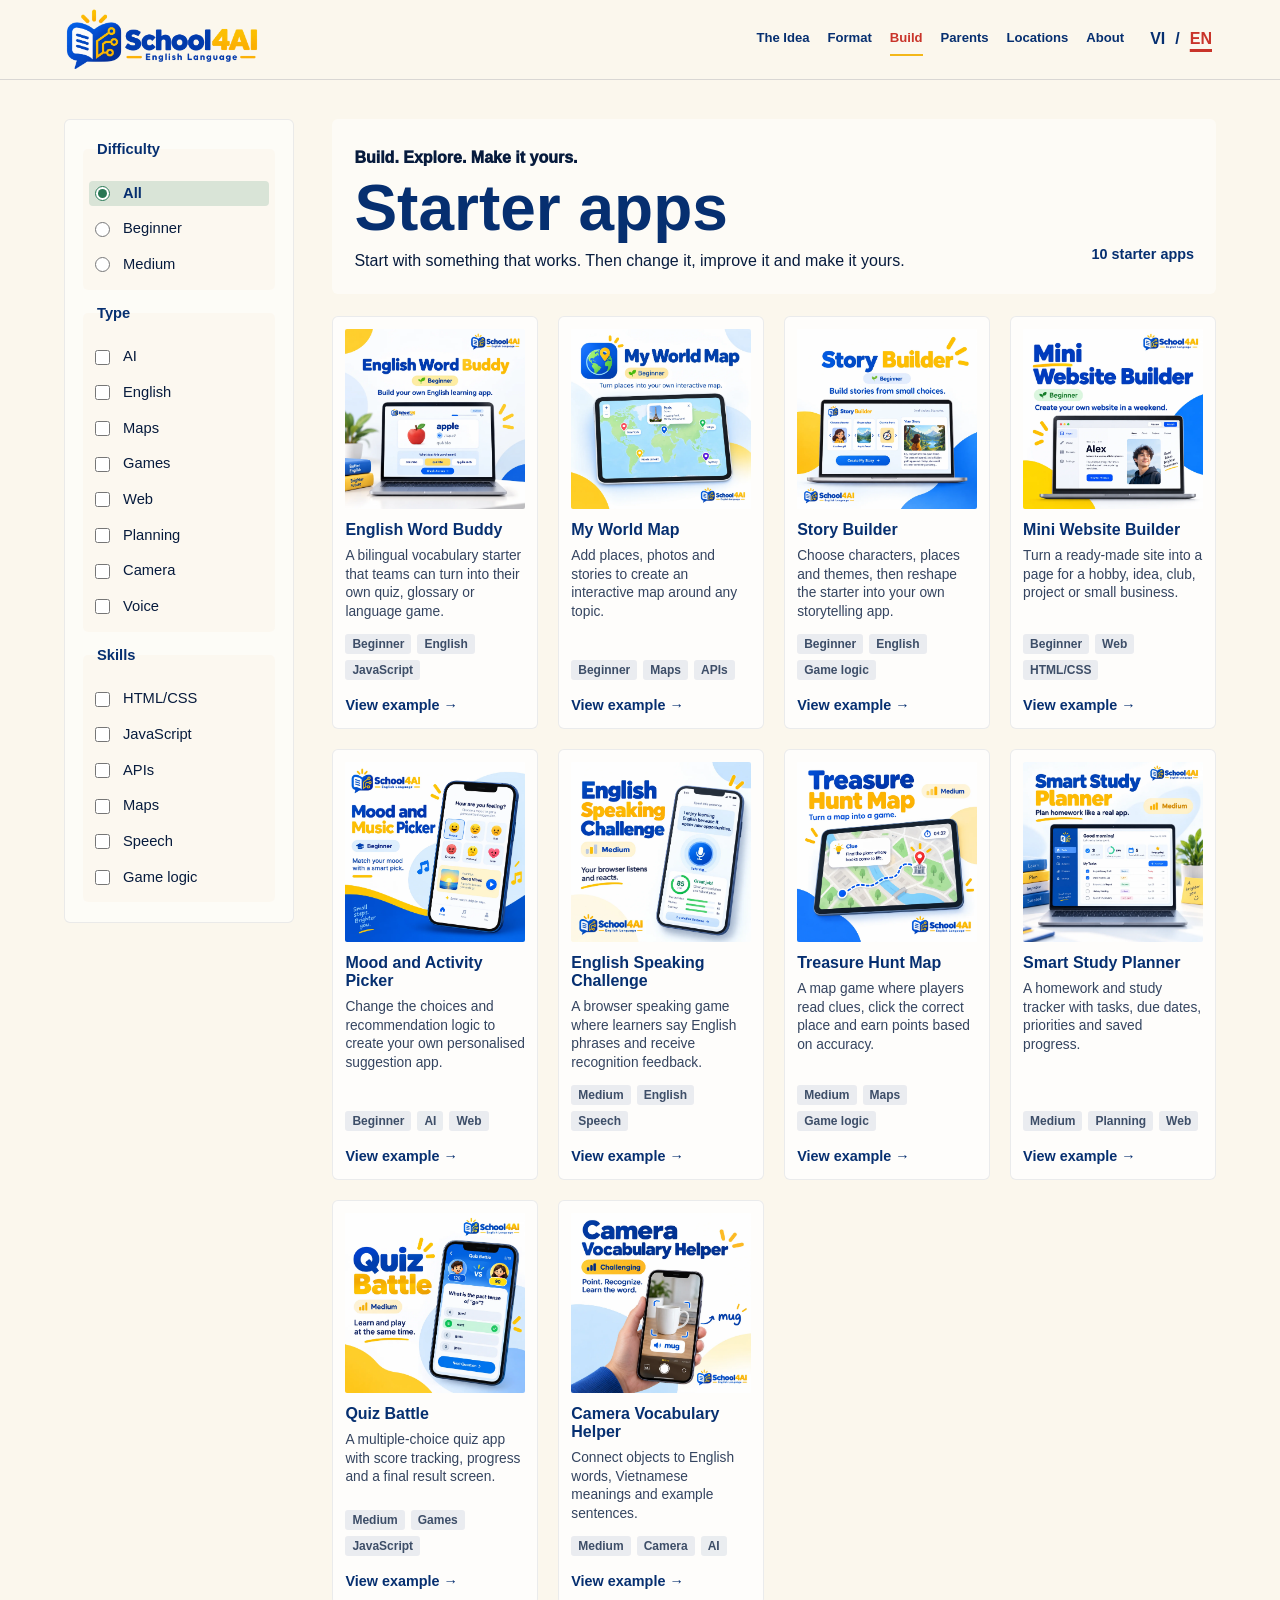
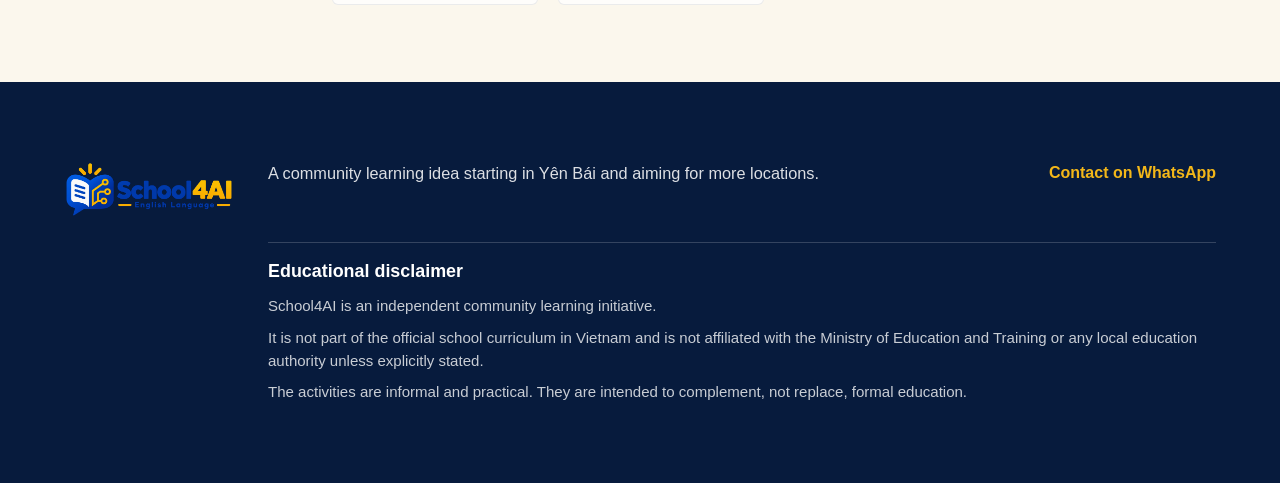
==== apps-en.html @ d0a19266 "Remove location directory group headers" ====
<!doctype html>
<html lang="en">
  <head>
    <meta charset="utf-8">
    <meta name="viewport" content="width=device-width, initial-scale=1">
    <title>What kids can build | School4AI</title>
    <meta name="description" content="A gallery of starter app ideas young people can choose, adapt and present during a School4AI weekend.">
    <meta property="og:title" content="What kids can build | School4AI">
    <meta property="og:description" content="Starter app ideas for School4AI teams: maps, quizzes, vocabulary tools, websites, planners and more.">
    <meta property="og:type" content="website">
    <meta property="og:url" content="https://school4ai.net/apps-en.html">
    <meta property="og:image" content="assets/starter-apps/english-word-buddy.webp">
    <meta name="twitter:card" content="summary_large_image">
    <meta name="twitter:title" content="What kids can build | School4AI">
    <meta name="twitter:description" content="A gallery of starter app ideas young people can choose, adapt and present during a School4AI weekend.">
    <meta name="twitter:image" content="assets/starter-apps/english-word-buddy.webp">
    <link rel="canonical" href="https://school4ai.net/apps-en.html">
    <link rel="icon" href="assets/favicon.svg" type="image/svg+xml">
    <link rel="preload" href="assets/logo-en.webp" as="image">
    <link rel="preload" href="assets/starter-apps/english-word-buddy.webp" as="image">
    <link rel="stylesheet" href="css/styles.css?v=20260906-27">
  </head>
  <body>
    <header class="site-header">
      <a class="brand" href="en.html#top" aria-label="School4AI">
        <img id="site-logo" src="assets/logo-en.webp" alt="School4AI, English Language">
      </a>
      <nav class="main-nav" aria-label="Main navigation">
        <a href="en.html#idea">The Idea</a>
        <a href="en.html#format">Format</a>
        <a href="apps-en.html" aria-current="page">Build</a>
        <a href="en.html#parents">Parents</a>
        <a href="locations-en.html">Locations</a>
        <a href="en.html#about">About</a>
      </nav>
      <div class="language-switch" aria-label="Language">
        <a href="apps.html">VI</a>
        <span aria-hidden="true">/</span>
        <a href="apps-en.html" class="active" aria-current="page">EN</a>
      </div>
      <button class="mobile-menu-button" type="button" popovertarget="mobile-menu-en" aria-label="Open menu"><span></span><span></span><span></span></button>
      <nav class="mobile-menu-panel" id="mobile-menu-en" popover aria-label="Mobile navigation">
        <a href="en.html#idea">The Idea</a>
        <a href="en.html#format">Format</a>
        <a href="apps-en.html" aria-current="page">Build</a>
        <a href="en.html#parents">Parents</a>
        <a href="locations-en.html">Locations</a>
        <a href="en.html#about">About</a>
      </nav>
    </header>

    <main id="top" class="apps-shell" data-gallery-lang="en">
      <div class="starter-browser">
        <aside class="starter-filter-rail" aria-label="Filter starter apps">
          <fieldset>
            <legend>Difficulty</legend>
            <label><input type="radio" name="difficulty" value="all" checked> All</label>
            <label><input type="radio" name="difficulty" value="beginner"> Beginner</label>
            <label><input type="radio" name="difficulty" value="medium"> Medium</label>
          </fieldset>
          <fieldset>
            <legend>Type</legend>
            <label><input type="checkbox" name="type" value="ai"> AI</label>
            <label><input type="checkbox" name="type" value="english"> English</label>
            <label><input type="checkbox" name="type" value="maps"> Maps</label>
            <label><input type="checkbox" name="type" value="games"> Games</label>
            <label><input type="checkbox" name="type" value="web"> Web</label>
            <label><input type="checkbox" name="type" value="planning"> Planning</label>
            <label><input type="checkbox" name="type" value="camera"> Camera</label>
            <label><input type="checkbox" name="type" value="voice"> Voice</label>
          </fieldset>
          <fieldset>
            <legend>Skills</legend>
            <label><input type="checkbox" name="skill" value="html-css"> HTML/CSS</label>
            <label><input type="checkbox" name="skill" value="javascript"> JavaScript</label>
            <label><input type="checkbox" name="skill" value="apis"> APIs</label>
            <label><input type="checkbox" name="skill" value="maps"> Maps</label>
            <label><input type="checkbox" name="skill" value="speech"> Speech</label>
            <label><input type="checkbox" name="skill" value="game-logic"> Game logic</label>
          </fieldset>
        </aside>

        <section class="starter-catalogue" aria-labelledby="apps-title">
          <div class="starter-catalogue-head">
            <div>
              <p class="catalogue-kicker">Build. Explore. Make it yours.</p>
              <h1 id="apps-title">Starter apps</h1>
              <p>Start with something that works. Then change it, improve it and make it yours.</p>
            </div>
            <p id="starter-count" class="starter-count">10 starter apps</p>
          </div>

          <div class="starter-card-grid">
            <article class="starter-tile" data-difficulty="beginner" data-type="english ai" data-skill="html-css javascript">
              <img src="assets/starter-apps/english-word-buddy.webp" alt="English Word Buddy starter app preview">
              <h2>English Word Buddy</h2>
              <p>A bilingual vocabulary starter that teams can turn into their own quiz, glossary or language game.</p>
              <ul><li>Beginner</li><li>English</li><li>JavaScript</li></ul>
              <a href="assets/starter-apps/english-word-buddy.webp">View example <span aria-hidden="true">→</span></a>
            </article>
            <article class="starter-tile" data-difficulty="beginner" data-type="maps web" data-skill="html-css javascript maps apis">
              <img src="assets/starter-apps/my-world-map.webp" alt="My World Map starter app preview">
              <h2>My World Map</h2>
              <p>Add places, photos and stories to create an interactive map around any topic.</p>
              <ul><li>Beginner</li><li>Maps</li><li>APIs</li></ul>
              <a href="assets/starter-apps/my-world-map.webp">View example <span aria-hidden="true">→</span></a>
            </article>
            <article class="starter-tile" data-difficulty="beginner" data-type="english games ai" data-skill="html-css javascript game-logic">
              <img src="assets/starter-apps/story-builder.webp" alt="Story Builder starter app preview">
              <h2>Story Builder</h2>
              <p>Choose characters, places and themes, then reshape the starter into your own storytelling app.</p>
              <ul><li>Beginner</li><li>English</li><li>Game logic</li></ul>
              <a href="assets/starter-apps/story-builder.webp">View example <span aria-hidden="true">→</span></a>
            </article>
            <article class="starter-tile" data-difficulty="beginner" data-type="web" data-skill="html-css javascript">
              <img src="assets/starter-apps/mini-website-builder.webp" alt="Mini Website Builder starter app preview">
              <h2>Mini Website Builder</h2>
              <p>Turn a ready-made site into a page for a hobby, idea, club, project or small business.</p>
              <ul><li>Beginner</li><li>Web</li><li>HTML/CSS</li></ul>
              <a href="assets/starter-apps/mini-website-builder.webp">View example <span aria-hidden="true">→</span></a>
            </article>
            <article class="starter-tile" data-difficulty="beginner" data-type="ai web" data-skill="html-css javascript">
              <img src="assets/starter-apps/mood-activity-picker.webp" alt="Mood and Activity Picker starter app preview">
              <h2>Mood and Activity Picker</h2>
              <p>Change the choices and recommendation logic to create your own personalised suggestion app.</p>
              <ul><li>Beginner</li><li>AI</li><li>Web</li></ul>
              <a href="assets/starter-apps/mood-activity-picker.webp">View example <span aria-hidden="true">→</span></a>
            </article>
            <article class="starter-tile" data-difficulty="medium" data-type="english voice ai" data-skill="html-css javascript apis speech">
              <img src="assets/starter-apps/english-speaking-challenge.webp" alt="English Speaking Challenge starter app preview">
              <h2>English Speaking Challenge</h2>
              <p>A browser speaking game where learners say English phrases and receive recognition feedback.</p>
              <ul><li>Medium</li><li>English</li><li>Speech</li></ul>
              <a href="assets/starter-apps/english-speaking-challenge.webp">View example <span aria-hidden="true">→</span></a>
            </article>
            <article class="starter-tile" data-difficulty="medium" data-type="maps games" data-skill="html-css javascript maps apis game-logic">
              <img src="assets/starter-apps/treasure-hunt-map.webp" alt="Treasure Hunt Map starter app preview">
              <h2>Treasure Hunt Map</h2>
              <p>A map game where players read clues, click the correct place and earn points based on accuracy.</p>
              <ul><li>Medium</li><li>Maps</li><li>Game logic</li></ul>
              <a href="assets/starter-apps/treasure-hunt-map.webp">View example <span aria-hidden="true">→</span></a>
            </article>
            <article class="starter-tile" data-difficulty="medium" data-type="planning web" data-skill="html-css javascript">
              <img src="assets/starter-apps/smart-study-planner.webp" alt="Smart Study Planner starter app preview">
              <h2>Smart Study Planner</h2>
              <p>A homework and study tracker with tasks, due dates, priorities and saved progress.</p>
              <ul><li>Medium</li><li>Planning</li><li>Web</li></ul>
              <a href="assets/starter-apps/smart-study-planner.webp">View example <span aria-hidden="true">→</span></a>
            </article>
            <article class="starter-tile" data-difficulty="medium" data-type="games english" data-skill="html-css javascript game-logic">
              <img src="assets/starter-apps/quiz-battle.webp" alt="Quiz Battle starter app preview">
              <h2>Quiz Battle</h2>
              <p>A multiple-choice quiz app with score tracking, progress and a final result screen.</p>
              <ul><li>Medium</li><li>Games</li><li>JavaScript</li></ul>
              <a href="assets/starter-apps/quiz-battle.webp">View example <span aria-hidden="true">→</span></a>
            </article>
            <article class="starter-tile" data-difficulty="medium" data-type="camera english ai" data-skill="html-css javascript apis">
              <img src="assets/starter-apps/camera-vocabulary-helper.webp" alt="Camera Vocabulary Helper starter app preview">
              <h2>Camera Vocabulary Helper</h2>
              <p>Connect objects to English words, Vietnamese meanings and example sentences.</p>
              <ul><li>Medium</li><li>Camera</li><li>AI</li></ul>
              <a href="assets/starter-apps/camera-vocabulary-helper.webp">View example <span aria-hidden="true">→</span></a>
            </article>
          </div>
          <p class="starter-empty" hidden>No starter apps match those filters.</p>
        </section>
      </div>
    </main>

    <footer class="site-footer">
      <img id="footer-logo" src="assets/logo-en.webp" alt="School4AI, English Language">
      <p>A community learning idea starting in Yên Bái and aiming for more locations.</p>
      <a class="whatsapp-link" href="https://wa.me/971509718065?text=Hello%20Jarkko.%20I%20saw%20the%20School4AI%20idea%20and%20I%20am%20interested%20in%20hearing%20more.">Contact on WhatsApp</a>
      <div class="footer-disclaimer">
        <h2>Educational disclaimer</h2>
        <p>School4AI is an independent community learning initiative.</p>
        <p>It is not part of the official school curriculum in Vietnam and is not affiliated with the Ministry of Education and Training or any local education authority unless explicitly stated.</p>
        <p>The activities are informal and practical. They are intended to complement, not replace, formal education.</p>
      </div>
    </footer>
    <script src="js/starter-gallery.js?v=20260906-13"></script>
  </body>
</html>
---- css/styles.css ----
:root {
  --blue: #0055c8;
  --blue-dark: #062f70;
  --blue-ink: #071b3d;
  --gold: #f3b719;
  --red: #c9342a;
  --green: #277653;
  --leaf: #e7f1e6;
  --paper: #fbf7ed;
  --warm: #efe0c6;
  --white: #ffffff;
  --muted: #5c6574;
  --line: rgba(7, 27, 61, 0.14);
  --shadow: 0 24px 70px rgba(7, 27, 61, 0.18);
  --radius: 8px;
  color-scheme: light;
}

* {
  box-sizing: border-box;
}

html {
  scroll-behavior: smooth;
}

body {
  margin: 0;
  background: var(--paper);
  color: var(--blue-ink);
  font-family: Arial, Helvetica, sans-serif;
  line-height: 1.55;
}

a {
  color: inherit;
}

img {
  display: block;
  max-width: 100%;
}

:focus-visible {
  outline: 3px solid var(--gold);
  outline-offset: 4px;
}

.site-header {
  display: grid;
  grid-template-columns: 196px 1fr auto;
  align-items: center;
  gap: 22px;
  min-width: 0;
  padding: 7px clamp(18px, 5vw, 78px);
  background: var(--paper);
  border-bottom: 1px solid var(--line);
}

.brand {
  width: 196px;
  min-height: 48px;
  display: flex;
  align-items: center;
}

.brand img {
  width: 196px;
  height: auto;
}

.main-nav {
  display: flex;
  justify-content: flex-end;
  align-items: center;
  gap: clamp(14px, 1.4vw, 24px);
  min-width: 0;
  color: var(--blue-dark);
  font-size: clamp(0.82rem, 0.78vw, 0.88rem);
  font-weight: 800;
}

.main-nav a,
.site-footer a {
  text-decoration: none;
}

.main-nav a {
  flex: 0 0 auto;
  padding: 5px 0;
  border-bottom: 2px solid transparent;
  white-space: nowrap;
}

.main-nav a:hover {
  border-bottom-color: var(--gold);
}

.language-switch {
  display: flex;
  align-items: center;
  gap: 6px;
  color: var(--blue-dark);
  font-weight: 900;
}

.language-switch a {
  padding: 4px;
  color: var(--blue-dark);
  text-decoration: none;
}

.language-switch a.active {
  color: var(--red);
  text-decoration: underline;
  text-decoration-thickness: 3px;
  text-underline-offset: 5px;
}

.mobile-menu-button,
.mobile-menu-panel {
  display: none;
}

.mobile-break {
  display: none;
}

main > section,
.site-footer {
  scroll-margin-top: 82px;
  padding: clamp(54px, 6.2vw, 92px) clamp(20px, 5vw, 80px);
}

.hero {
  position: relative;
  min-height: calc(100vh - 80px);
  display: grid;
  grid-template-columns: minmax(360px, 0.38fr) minmax(0, 0.62fr);
  align-items: center;
  overflow: hidden;
  background: #fbf7ed;
  border-bottom: 1px solid var(--line);
}

.hero::before,
.hero::after {
  content: "";
  position: absolute;
  pointer-events: none;
}

.hero::before {
  inset: 0;
  z-index: 1;
  background:
    linear-gradient(90deg, rgba(251, 247, 237, 0.98) 0%, rgba(251, 247, 237, 0.93) 24%, rgba(251, 247, 237, 0.42) 43%, rgba(251, 247, 237, 0.06) 68%),
    linear-gradient(180deg, rgba(251, 247, 237, 0.18) 0%, rgba(251, 247, 237, 0) 54%, rgba(251, 247, 237, 0.2) 100%);
}

.hero::after {
  left: 0;
  right: 0;
  bottom: -1px;
  z-index: 2;
  height: clamp(42px, 7vw, 96px);
  background:
    linear-gradient(155deg, transparent 52%, rgba(39, 118, 83, 0.28) 52% 64%, transparent 64%),
    linear-gradient(170deg, transparent 40%, rgba(243, 183, 25, 0.28) 40% 54%, transparent 54%),
    linear-gradient(180deg, transparent 0%, rgba(251, 247, 237, 0.95) 84%);
}

.hero-copy,
.section-copy,
.copy-stack {
  max-width: 690px;
}

.hero-copy {
  position: relative;
  z-index: 3;
  max-width: 560px;
  align-self: center;
}

.section-kicker,
.location-line {
  margin: 0 0 14px;
  color: var(--red);
  font-size: 0.78rem;
  font-weight: 950;
  letter-spacing: 0;
  text-transform: uppercase;
}

.location-line {
  display: inline-flex;
  align-items: center;
  gap: 9px;
  color: var(--blue-dark);
  font-size: 1rem;
  text-transform: none;
}

.location-line::before {
  content: "";
  width: 12px;
  height: 12px;
  background: var(--green);
  clip-path: polygon(50% 0, 100% 38%, 82% 100%, 50% 76%, 18% 100%, 0 38%);
}

h1,
h2 {
  margin: 0;
  color: var(--blue-dark);
  line-height: 1.03;
  letter-spacing: 0;
}

h1 {
  max-width: 560px;
  font-size: clamp(2.55rem, 4.25vw, 4.35rem);
  overflow-wrap: break-word;
}

html[lang="vi"] .hero h1 {
  font-size: clamp(2.25rem, 3.3vw, 3.35rem);
}

h2 {
  font-size: clamp(1.85rem, 3.8vw, 3.6rem);
}

p {
  margin: 18px 0 0;
  font-size: clamp(1.02rem, 1.25vw, 1.17rem);
}

.lead {
  color: var(--green);
  font-size: clamp(1.05rem, 1.45vw, 1.32rem);
  font-weight: 850;
}

.hero-subheadline {
  margin: 22px 0 0;
  color: var(--blue-dark);
  font-size: clamp(1.25rem, 2vw, 2rem);
  font-weight: 950;
  line-height: 1.14;
}

.age-line {
  display: inline-block;
  margin: 22px 0 0;
  padding: 0;
  background: transparent;
  border-left: 0;
  color: var(--blue-dark);
  font-size: clamp(1rem, 1.28vw, 1.14rem);
  font-weight: 900;
}

.format-line {
  max-width: 460px;
  margin: 16px 0 0;
  color: var(--blue-dark);
  font-size: clamp(1rem, 1.35vw, 1.2rem);
  font-weight: 950;
  line-height: 1.25;
}

.promise-list {
  display: grid;
  gap: 8px;
  margin: 18px 0 0;
  padding: 0;
  color: var(--blue-dark);
  font-size: clamp(1.12rem, 1.65vw, 1.46rem);
  font-weight: 900;
  line-height: 1.22;
  list-style: none;
}

.button {
  display: inline-flex;
  align-items: center;
  justify-content: center;
  min-height: 50px;
  margin-top: 24px;
  padding: 14px 20px;
  border: 2px solid var(--blue-dark);
  border-radius: 6px;
  font-weight: 900;
  line-height: 1.2;
  text-decoration: none;
  transition: transform 160ms ease, box-shadow 160ms ease, background 160ms ease;
}

.button:hover {
  transform: translateY(-1px);
}

.button.primary {
  background: var(--blue-dark);
  color: var(--white);
  border-color: var(--blue-dark);
  box-shadow: 0 14px 28px rgba(6, 47, 112, 0.22);
}

.hero .button {
  display: flex;
  width: max-content;
  max-width: 100%;
}

.hero-actions {
  display: flex;
  flex-wrap: wrap;
  gap: 12px;
  align-items: center;
  margin-top: 24px;
}

.hero-actions .button,
.section-actions .button {
  margin-top: 0;
}

.section-actions {
  display: flex;
  flex-wrap: wrap;
  gap: 12px;
  align-items: center;
  margin-top: 24px;
}

.button.secondary {
  background: var(--gold);
  color: #251b00;
  border-color: #c78d00;
}

.hero-panel {
  position: absolute;
  inset: 0;
  z-index: 0;
}

.hero-panel img {
  position: absolute;
  inset: 0;
  width: 100%;
  height: 100%;
  object-fit: cover;
  object-position: 68% 50%;
}

.hero-caption {
  display: none;
}

.story-section {
  position: relative;
  display: grid;
  grid-template-columns: minmax(300px, 0.4fr) minmax(420px, 0.6fr);
  gap: clamp(50px, 7vw, 118px);
  align-items: center;
  max-width: 1760px;
  margin-inline: auto;
  background: var(--white);
  border-bottom: 0;
}

.story-section:nth-of-type(odd) {
  background: var(--paper);
  grid-template-columns: minmax(420px, 0.6fr) minmax(300px, 0.4fr);
}

.story-heading {
  max-width: 680px;
}

.value-section .story-heading {
  max-width: 820px;
}

#young-title {
  white-space: nowrap;
}

.story-heading p {
  max-width: 620px;
  color: var(--blue-ink);
  font-size: clamp(1.05rem, 1.35vw, 1.22rem);
}

.story-body {
  max-width: 880px;
}

.story-label {
  display: inline-flex;
  align-items: center;
  gap: 16px;
  margin: 0 0 18px;
  color: var(--green);
  font-size: 0.78rem;
  font-weight: 950;
  letter-spacing: 0.08em;
  text-transform: uppercase;
}

.story-label::before {
  content: "";
  width: 38px;
  height: 4px;
  background: var(--gold);
}

.anchor-marker {
  position: absolute;
  top: 0;
}

.story-photo {
  position: relative;
  margin: 0;
  overflow: hidden;
  border-radius: 6px;
}

.story-photo img {
  width: 100%;
  height: 100%;
  min-height: 360px;
  object-fit: cover;
}

.value-photo img {
  object-position: 66% 48%;
}

.safety-photo img,
.help-photo img {
  min-height: 520px;
  object-position: 48% 50%;
}

.value-list,
.simple-list {
  display: grid;
  margin: 0;
  padding: 0;
  list-style: none;
}

.value-list {
  grid-template-columns: repeat(2, minmax(0, 1fr));
  gap: 12px 34px;
  margin-top: 32px;
}

.value-list li,
.simple-list li {
  color: var(--blue-dark);
  font-weight: 900;
  line-height: 1.28;
}

.value-list li {
  padding: 0 0 10px;
  border-bottom: 1px solid rgba(39, 118, 83, 0.48);
  font-size: clamp(0.98rem, 1.22vw, 1.1rem);
}

.plain-note {
  margin-top: 30px;
  color: var(--blue-dark);
  font-weight: 850;
}

div.plain-note {
  display: grid;
  gap: 8px;
}

.plain-note p,
.plain-note {
  font-size: clamp(1.02rem, 1.18vw, 1.12rem);
}

.plain-note p {
  margin: 0;
}

.supporting-line {
  max-width: 760px;
  margin-top: 22px;
  color: var(--blue-dark);
  font-size: clamp(0.94rem, 1.04vw, 1.02rem);
  font-weight: 760;
}

.photo-moments {
  display: grid;
  grid-template-columns: repeat(3, minmax(0, 1fr));
  gap: 28px;
  margin: 0;
  padding: 0;
  list-style: none;
}

.photo-moments li {
  display: grid;
  align-content: start;
}

.photo-moments img {
  width: 100%;
  aspect-ratio: 1.35;
  object-fit: cover;
  border-radius: 6px;
}

.photo-moments li:first-child img {
  object-position: 42% 52%;
}

.photo-moments li:nth-child(2) img {
  object-position: 52% 52%;
}

.photo-moments li:nth-child(3) img {
  object-position: 78% 48%;
}

.photo-moments strong {
  margin-top: 18px;
  color: var(--green);
  font-size: 0.82rem;
  letter-spacing: 0.08em;
  line-height: 1.2;
  text-transform: uppercase;
}

.photo-moments span {
  display: block;
  margin-top: 6px;
  color: var(--blue-dark);
  font-size: clamp(1.02rem, 1.38vw, 1.22rem);
  font-weight: 900;
  line-height: 1.24;
}

.day-list {
  display: grid;
  gap: 0;
  margin: 0;
  padding: 0;
  list-style: none;
}

.day-list li {
  display: grid;
  grid-template-columns: minmax(100px, 0.22fr) minmax(0, 0.78fr);
  gap: 24px;
  padding: 22px 0;
  border-top: 1px solid var(--line);
}

.day-list li:last-child {
  border-bottom: 1px solid var(--line);
}

.day-list strong {
  color: var(--red);
  font-size: 0.98rem;
  line-height: 1.25;
}

.day-list span {
  color: var(--blue-dark);
  font-size: clamp(1.05rem, 1.55vw, 1.32rem);
  font-weight: 900;
  line-height: 1.24;
}

.simple-blocks {
  display: grid;
  grid-template-columns: repeat(3, minmax(0, 1fr));
  gap: 30px;
  margin-top: 38px;
}

.simple-blocks article {
  padding-left: 20px;
  border-left: 1px solid rgba(39, 118, 83, 0.55);
}

.simple-blocks h3 {
  margin: 0;
  color: var(--blue-dark);
  font-size: clamp(1.12rem, 1.7vw, 1.42rem);
  line-height: 1.18;
}

.simple-blocks p,
.compact-copy p {
  max-width: 760px;
}

.simple-blocks p {
  margin-top: 8px;
}

.compact-copy {
  margin-top: 34px;
}

.compact-copy p {
  margin-top: 12px;
  font-size: clamp(1rem, 1.12vw, 1.08rem);
}

.two-column-list {
  grid-template-columns: repeat(2, minmax(0, 1fr));
  gap: 14px 30px;
  margin-bottom: 26px;
}

.two-column-list li {
  padding-bottom: 10px;
  border-bottom: 2px solid rgba(243, 183, 25, 0.88);
}

.format-section,
.take-home-section,
.intro-section,
.split-section,
.idea-section,
.audience-band,
.involved-section,
.about-section,
.contact-section,
.disclaimer-section {
  display: grid;
  grid-template-columns: minmax(280px, 0.42fr) minmax(360px, 0.58fr);
  gap: clamp(42px, 6vw, 96px);
  align-items: start;
  max-width: 1760px;
  margin-inline: auto;
  background: var(--white);
  border-bottom: 1px solid var(--line);
}

.take-home-section,
.split-section,
.audience-band {
  grid-template-columns: minmax(360px, 0.58fr) minmax(280px, 0.42fr);
}

.idea-section,
.involved-section,
.disclaimer-section {
  background: var(--leaf);
}

.about-section {
  grid-template-columns: minmax(320px, 0.54fr) minmax(280px, 0.46fr);
  align-items: center;
  border-bottom: 0;
}

.format-section,
.intro-section,
.split-section,
.involved-section,
.contact-section {
  background: var(--white);
}

.take-home-section,
.idea-section,
.audience-band,
.disclaimer-section {
  background: var(--paper);
}

.idea-section > :first-child,
.disclaimer-section > :first-child {
  order: 2;
}

.idea-section > :last-child,
.disclaimer-section > :last-child {
  order: 1;
}

.format-schedule {
  display: grid;
  grid-template-columns: 1fr;
  gap: 0;
  margin: 0;
  padding: 0;
  list-style: none;
  border: 1px solid var(--line);
  border-radius: var(--radius);
  overflow: hidden;
}

.format-schedule li {
  min-height: 0;
  padding: 22px 24px;
  background: rgba(231, 241, 230, 0.72);
  border-bottom: 1px solid var(--line);
}

.format-schedule li:last-child {
  border-bottom: 0;
}

.format-schedule strong,
.format-schedule span {
  display: block;
}

.format-schedule strong {
  color: var(--blue-dark);
  font-size: 1.08rem;
  line-height: 1.2;
}

.format-schedule span {
  margin-top: 12px;
  color: var(--blue-ink);
  font-size: 0.98rem;
  font-weight: 760;
  line-height: 1.4;
}

.take-home-list {
  display: grid;
  grid-template-columns: repeat(2, minmax(0, 1fr));
  gap: 14px;
  margin: 0;
  padding: 0;
  list-style: none;
}

.take-home-list li {
  min-height: 76px;
  padding: 16px 18px;
  background: var(--white);
  border: 1px solid var(--line);
  border-left: 5px solid var(--green);
  border-radius: 6px;
  color: var(--blue-dark);
  font-weight: 850;
  line-height: 1.25;
}

.check-list,
.compact-list {
  display: grid;
  gap: 12px;
  margin: 26px 0 0;
  padding: 0;
  list-style: none;
}

.check-list {
  grid-template-columns: repeat(2, minmax(0, 1fr));
}

.check-list li,
.compact-list li {
  display: grid;
  grid-template-columns: 16px minmax(0, 1fr);
  align-items: start;
  gap: 14px;
  color: var(--blue-ink);
  font-size: 1.01rem;
}

.check-list li::before,
.compact-list li::before {
  content: "";
  margin-top: 0.32em;
  width: 12px;
  height: 12px;
  background: var(--gold);
  border: 3px solid var(--blue-dark);
}

.note {
  margin-top: 28px;
  padding: 0 0 0 20px;
  background: transparent;
  border-left: 4px solid var(--green);
  border-radius: 0;
  color: var(--blue-dark);
  font-weight: 800;
}

.outcome-panel {
  padding: clamp(24px, 3.2vw, 34px);
  background: var(--leaf);
  border: 1px solid rgba(39, 118, 83, 0.16);
  border-top: 5px solid var(--green);
  border-radius: var(--radius);
  color: var(--blue-ink);
}

.value-side {
  display: grid;
  gap: 18px;
}

.outcome-panel p {
  margin: 0 0 18px;
  color: var(--red);
  font-size: 0.8rem;
  font-weight: 950;
  text-transform: uppercase;
}

.outcome-panel strong {
  display: block;
  max-width: 620px;
  color: var(--blue-dark);
  font-size: clamp(1.28rem, 2.15vw, 1.9rem);
  line-height: 1.16;
}

.outcome-panel span {
  display: block;
  margin-top: 22px;
  color: var(--blue-ink);
  font-size: 1.04rem;
}

.certificate-panel {
  padding: clamp(22px, 3vw, 30px);
  background: var(--white);
  border: 1px solid var(--line);
  border-left: 5px solid var(--gold);
  border-radius: var(--radius);
}

.certificate-panel h3 {
  margin: 0;
  color: var(--blue-dark);
  font-size: clamp(1.45rem, 2.4vw, 2.2rem);
  line-height: 1.08;
}

.certificate-panel .compact-list {
  grid-template-columns: repeat(2, minmax(0, 1fr));
}

.certificate-note,
.parent-disclaimer {
  color: var(--blue-dark);
  font-weight: 800;
}

.certificate-note {
  padding-top: 18px;
  border-top: 1px solid var(--line);
}

.narrow {
  max-width: 760px;
}

.learning-path {
  display: grid;
  gap: 0;
  margin: 0;
  padding: 0;
  list-style: none;
  background: var(--white);
  border: 1px solid var(--line);
  border-radius: var(--radius);
  overflow: hidden;
}

.learning-path li {
  counter-increment: path;
  display: grid;
  grid-template-columns: 46px 1fr;
  align-items: center;
  gap: 16px;
  padding: 18px;
  border-bottom: 1px solid rgba(7, 27, 61, 0.12);
  color: var(--blue-dark);
  font-size: clamp(1.05rem, 1.7vw, 1.32rem);
  font-weight: 900;
}

.learning-path li:last-child {
  border-bottom: 0;
}

.learning-path li::before {
  content: counter(path);
  display: grid;
  width: 42px;
  height: 42px;
  place-items: center;
  background: var(--red);
  color: var(--white);
  border-radius: 6px;
  font-size: 1rem;
}

.audience-band .parent-lead {
  color: var(--blue-dark);
  font-size: clamp(1.18rem, 1.7vw, 1.46rem);
  font-weight: 950;
  line-height: 1.25;
}

.audience-band .parent-lead.secondary {
  margin-top: 30px;
  color: var(--green);
  font-size: clamp(1.05rem, 1.35vw, 1.24rem);
}

.parent-safety-list {
  grid-template-columns: repeat(2, minmax(0, 1fr));
  margin: 28px 0;
  padding: 18px 0;
  border-block: 1px solid var(--line);
}

.parent-help-list {
  grid-template-columns: repeat(2, minmax(0, 1fr));
  margin-top: 18px;
}

.audience-band .parent-disclaimer {
  margin-top: 24px;
  color: var(--blue-dark);
}

.support-grid {
  display: grid;
  grid-template-columns: repeat(2, minmax(0, 1fr));
  gap: 12px;
}

.support-grid article {
  min-height: 74px;
  padding: 18px;
  background: var(--white);
  border: 1px solid var(--line);
  border-left: 5px solid var(--green);
  border-radius: var(--radius);
  color: var(--blue-dark);
  font-weight: 850;
}

.about-visual {
  position: relative;
  justify-self: start;
  width: min(440px, 100%);
  aspect-ratio: 1;
  min-height: 0;
  overflow: hidden;
  border-radius: var(--radius);
}

.about-scene {
  width: 100%;
  height: 100%;
  object-fit: cover;
  object-position: 50% 42%;
}

.profile-card {
  position: absolute;
  left: clamp(18px, 3vw, 32px);
  bottom: clamp(18px, 3vw, 32px);
  display: grid;
  grid-template-columns: 86px minmax(0, 1fr);
  align-items: center;
  gap: 16px;
  width: min(420px, calc(100% - 36px));
  margin: 0;
  padding: 14px;
  background: rgba(251, 247, 237, 0.93);
  border: 1px solid rgba(255, 255, 255, 0.72);
  border-radius: var(--radius);
  backdrop-filter: blur(12px);
}

.profile-card img {
  width: 86px;
  height: 86px;
  object-fit: cover;
  border: 3px solid var(--white);
  border-radius: 6px;
  box-shadow: 0 10px 24px rgba(7, 27, 61, 0.22);
}

.profile-card figcaption {
  display: grid;
  gap: 4px;
  min-width: 0;
}

.profile-card strong {
  color: var(--blue-dark);
  font-size: 1rem;
  line-height: 1.15;
}

.profile-card span {
  color: var(--muted);
  font-size: 0.92rem;
  font-weight: 800;
  line-height: 1.25;
}

.disclaimer-section h2 {
  font-size: clamp(1.55rem, 2.8vw, 2.6rem);
}

.disclaimer-section p {
  color: #263650;
  font-size: clamp(0.96rem, 1.1vw, 1.05rem);
}

.contact-action {
  padding: 26px;
  background: var(--white);
  border: 1px solid var(--line);
  border-left: 5px solid var(--gold);
  border-radius: var(--radius);
}

.contact-action p {
  margin: 0 0 8px;
  color: var(--red);
  font-weight: 950;
}

.contact-action > a:not(.button) {
  display: block;
  color: var(--blue-dark);
  font-size: clamp(1.38rem, 2.8vw, 1.9rem);
  font-weight: 950;
  text-decoration: none;
}

.site-footer {
  display: grid;
  grid-template-columns: 170px minmax(220px, 1fr) auto;
  align-items: start;
  gap: 24px 34px;
  background: #071b3d;
  color: var(--white);
}

.site-footer img {
  width: 170px;
}

.site-footer p {
  margin: 0;
  color: rgba(255, 255, 255, 0.86);
}

.site-footer a {
  color: var(--gold);
  font-weight: 850;
}

.footer-disclaimer {
  grid-column: 2 / -1;
  max-width: 980px;
  padding-top: 18px;
  border-top: 1px solid rgba(255, 255, 255, 0.18);
}

.footer-disclaimer h2 {
  margin: 0 0 12px;
  color: var(--white);
  font-size: clamp(1.05rem, 1.4vw, 1.32rem);
  line-height: 1.2;
}

.footer-disclaimer p {
  margin-top: 8px;
  color: rgba(255, 255, 255, 0.78);
  font-size: 0.94rem;
}

.map-page {
  background: var(--white);
}

.map-page .site-header {
  position: relative;
  z-index: 700;
}

.main-nav a[aria-current="page"] {
  color: var(--red);
  border-bottom-color: var(--gold);
}

.locations-shell {
  min-height: calc(100vh - 64px);
  background: var(--paper);
}

.map-intro {
  position: relative;
  display: block;
  max-width: 1760px;
  margin-inline: auto;
  padding: clamp(38px, 4.2vw, 68px) clamp(20px, 5vw, 80px) clamp(24px, 3vw, 38px);
  background: var(--paper);
}

.map-intro h1 {
  max-width: 1320px;
  color: var(--blue-dark);
  font-size: clamp(3rem, 4vw, 4rem);
  line-height: 0.98;
}

.map-intro h1 span {
  display: block;
  margin-bottom: 2px;
  font-size: 0.98em;
  line-height: 0.98;
}

.map-intro h1 strong {
  font-weight: inherit;
}

.map-copy-column {
  max-width: 1100px;
  margin-top: 18px;
}

.map-copy-column p {
  margin-top: 0;
  color: var(--blue-ink);
  font-size: clamp(1rem, 1.12vw, 1.08rem);
  line-height: 1.42;
}

.map-copy-column p + p {
  margin-top: 16px;
  color: var(--blue-dark);
  font-weight: 900;
}

.text-action,
.map-action {
  display: inline-block;
  margin-top: 8px;
}

.text-action {
  color: var(--blue-dark);
  font-weight: 900;
  text-decoration-thickness: 2px;
  text-underline-offset: 4px;
}

.map-action {
  min-height: 52px;
  padding: 15px 24px;
  background: var(--green);
  color: var(--white);
  font-size: 0.96rem;
  font-weight: 900;
  text-decoration: none;
}

.map-action:hover,
.map-action:focus-visible {
  background: var(--blue-dark);
}

.map-action span {
  margin-left: 10px;
}

.map-workspace {
  position: relative;
  width: 100%;
  padding: clamp(20px, 2.8vw, 34px) clamp(20px, 5vw, 80px) clamp(36px, 4vw, 62px);
  background: linear-gradient(180deg, rgba(226, 239, 229, 0.92), rgba(226, 239, 229, 0.66));
}

.map-workspace > * {
  max-width: 1760px;
  margin-inline: auto;
}

.map-layout {
  display: grid;
  grid-template-columns: minmax(0, 0.74fr) minmax(300px, 0.26fr);
  gap: 24px;
  align-items: stretch;
}

.locations-map {
  position: relative;
  contain: layout paint;
  min-height: min(76vh, 800px);
  height: min(76vh, 800px);
  overflow: hidden;
  border: 1px solid rgba(7, 27, 61, 0.12);
  border-radius: 8px;
  background: #cfe6e8;
}

.locations-map .leaflet-pane,
.locations-map .leaflet-tile,
.locations-map .leaflet-marker-icon,
.locations-map .leaflet-marker-shadow,
.locations-map .leaflet-tile-container,
.locations-map .leaflet-pane > svg,
.locations-map .leaflet-pane > canvas,
.locations-map .leaflet-zoom-box,
.locations-map .leaflet-image-layer,
.locations-map .leaflet-layer {
  position: absolute;
  left: 0;
  top: 0;
}

.locations-map .leaflet-map-pane {
  z-index: 400;
}

.locations-map .leaflet-tile-pane {
  z-index: 200;
}

.locations-map .leaflet-overlay-pane {
  z-index: 400;
}

.locations-map .leaflet-shadow-pane {
  z-index: 500;
}

.locations-map .leaflet-marker-pane {
  z-index: 600;
}

.locations-map .leaflet-popup-pane {
  z-index: 700;
}

.locations-map .leaflet-marker-icon,
.locations-map .leaflet-marker-shadow {
  display: block;
  pointer-events: auto;
}

.locations-map .leaflet-interactive {
  cursor: pointer;
}

.panel-eyebrow {
  margin: 0;
  color: var(--green);
  font-size: 0.76rem;
  font-weight: 950;
  letter-spacing: 0.08em;
  text-transform: uppercase;
}

.school-marker {
  z-index: 1000 !important;
  background: rgba(255, 255, 255, 0.01);
  border-radius: 50%;
  pointer-events: auto;
}

.school-marker span {
  position: relative;
  display: block;
  width: 30px;
  height: 30px;
  background: var(--blue-dark);
  border: 4px solid var(--white);
  border-radius: 50% 50% 50% 0;
  box-shadow: 0 8px 18px rgba(7, 27, 61, 0.32);
  transform: rotate(-45deg);
}

.school-marker span::after {
  content: "";
  position: absolute;
  inset: 7px;
  background: var(--gold);
  border-radius: 50%;
}

.partner-marker span {
  background: var(--gold);
}

.partner-marker span::after {
  background: var(--green);
}

.map-detail-panel {
  display: grid;
  grid-template-rows: minmax(0, 1fr) auto;
  align-content: start;
  min-height: min(76vh, 800px);
  padding: clamp(22px, 2.4vw, 34px);
  background: rgba(255, 255, 255, 0.92);
  box-shadow: 0 16px 36px rgba(7, 27, 61, 0.08);
  color: var(--blue-ink);
}

.map-suggest-panel {
  margin-top: clamp(24px, 4vw, 48px);
  padding-top: 22px;
  border-top: 1px solid rgba(7, 27, 61, 0.14);
}

.map-suggest-panel p {
  margin: 0;
  color: var(--blue-dark);
  font-size: 0.96rem;
  font-weight: 900;
}

.map-location-details {
  margin-top: 0;
}

.map-location-details h2 {
  margin: 4px 0 0;
  color: var(--blue-dark);
  font-size: clamp(1.8rem, 2.4vw, 2.45rem);
  line-height: 1.05;
}

.map-location-details p {
  margin-top: 14px;
  color: var(--blue-ink);
  font-size: 0.98rem;
  line-height: 1.45;
}

.map-location-details .detail-type {
  margin: 0;
  color: var(--green);
  font-size: 0.88rem;
  font-weight: 850;
}

.map-location-details .detail-partner {
  margin-top: 12px;
  color: var(--blue-dark);
  font-size: 1.04rem;
  font-weight: 900;
}

.map-location-details .detail-meta {
  color: rgba(7, 27, 61, 0.72);
  font-size: 0.9rem;
}

.map-location-details .detail-block {
  color: rgba(7, 27, 61, 0.78);
  font-size: 0.92rem;
}

.map-location-details .detail-block strong,
.map-location-details .detail-source strong {
  color: var(--blue-dark);
  font-weight: 900;
}

.map-location-details .detail-source {
  font-size: 0.86rem;
}

.map-location-details .detail-source a {
  color: rgba(7, 27, 61, 0.72);
  font-weight: 760;
}

.map-location-details .button {
  margin-top: 18px;
}

.detail-section-label {
  margin-top: 20px;
  color: var(--green);
  font-size: 0.86rem;
  font-weight: 900;
}

.school-cluster {
  display: grid;
  place-items: center;
  background: rgba(39, 118, 83, 0.84);
  border: 4px solid rgba(255, 255, 255, 0.88);
  border-radius: 50%;
  box-shadow: 0 10px 24px rgba(7, 27, 61, 0.24);
  color: var(--white);
  font-weight: 950;
}

.school-cluster span {
  display: grid;
  place-items: center;
  width: 100%;
  height: 100%;
}

.leaflet-control-zoom a {
  color: var(--blue-dark);
}

.locations-map .leaflet-top,
.locations-map .leaflet-bottom {
  z-index: 650;
}

.locations-map .leaflet-control {
  position: relative;
  z-index: 700;
}

.location-dialog {
  width: min(520px, calc(100vw - 32px));
  padding: 0;
  background: var(--white);
  border: 0;
  border-radius: 8px;
  color: var(--blue-ink);
  box-shadow: 0 30px 80px rgba(7, 27, 61, 0.32);
}

.location-dialog::backdrop {
  background: rgba(7, 27, 61, 0.46);
}

.location-dialog form {
  display: flex;
  justify-content: flex-end;
  padding: 12px 12px 0;
}

.dialog-close {
  display: grid;
  width: 34px;
  height: 34px;
  place-items: center;
  background: var(--paper);
  border: 1px solid var(--line);
  border-radius: 6px;
  color: var(--blue-dark);
  cursor: pointer;
  font-size: 1.1rem;
  font-weight: 900;
}

#location-dialog-content {
  padding: 0 clamp(22px, 4vw, 34px) clamp(26px, 4vw, 36px);
}

#location-dialog-content h2 {
  margin-top: 8px;
  font-size: clamp(2rem, 5vw, 3rem);
}

#location-dialog-content p {
  font-size: 1rem;
}

.location-directory {
  max-width: 1760px;
  margin-inline: auto;
  padding: clamp(22px, 3.2vw, 44px) clamp(20px, 5vw, 80px) clamp(58px, 6vw, 92px);
  background: linear-gradient(180deg, rgba(251, 247, 237, 0) 0%, rgba(243, 183, 25, 0.08) 100%);
}

.directory-heading {
  display: block;
}

.directory-heading h2 {
  max-width: none;
  color: var(--blue-dark);
  font-size: clamp(2.15rem, 3.35vw, 3.55rem);
  line-height: 0.98;
  white-space: nowrap;
}

.directory-heading h2 span {
  color: inherit;
  font-size: inherit;
  white-space: nowrap;
}

.directory-heading p {
  max-width: 620px;
  color: var(--blue-ink);
  font-size: 0.98rem;
  line-height: 1.42;
}

.directory-browser {
  display: grid;
  grid-template-columns: minmax(180px, 240px) minmax(0, 1fr);
  gap: clamp(24px, 3.8vw, 48px);
  margin-top: clamp(22px, 3.2vw, 36px);
}

.directory-filters {
  display: grid;
  align-content: start;
  gap: 20px;
  min-height: 0;
  padding: 18px;
  background: rgba(243, 183, 25, 0.13);
}

.directory-filters fieldset {
  display: grid;
  gap: 7px;
  margin: 0;
  padding: 0;
  border: 0;
}

.directory-filters legend,
.directory-search span {
  margin-bottom: 4px;
  color: var(--blue-dark);
  font-size: 0.82rem;
  font-weight: 950;
}

.directory-filters label,
.directory-search {
  display: grid;
  gap: 7px;
  color: var(--blue-dark);
  font-size: 0.84rem;
  font-weight: 760;
}

.directory-filters fieldset label {
  grid-template-columns: 16px minmax(0, 1fr);
  align-items: center;
}

.directory-filters input[type="radio"] {
  width: 13px;
  height: 13px;
  margin: 0;
  accent-color: var(--green);
}

.directory-search input {
  width: 100%;
  min-height: 38px;
  padding: 9px 10px;
  background: var(--white);
  border: 0;
  color: var(--blue-ink);
  font: inherit;
  font-weight: 700;
}

.directory-search input:focus {
  outline: 3px solid rgba(243, 183, 25, 0.34);
}

.directory-count {
  margin: 0 0 12px;
  color: var(--green);
  font-size: 0.82rem;
  font-weight: 850;
}

.directory-grid {
  display: grid;
  gap: clamp(22px, 3.2vw, 38px);
  margin-top: 0;
}

.directory-list {
  display: grid;
  grid-template-columns: repeat(2, minmax(0, 1fr));
  gap: 16px;
  margin-top: 0;
}

.directory-item {
  display: grid;
  grid-template-columns: minmax(110px, 0.32fr) minmax(0, 0.68fr);
  gap: 15px;
  min-height: 0;
  padding: 12px;
  background: rgba(255, 255, 255, 0.72);
  box-shadow: 0 1px 0 rgba(7, 27, 61, 0.08), 0 14px 30px rgba(7, 27, 61, 0.04);
}

.directory-item.priority-item {
  background: linear-gradient(180deg, rgba(255, 255, 255, 0.98), rgba(251, 247, 237, 0.82));
  box-shadow: 0 18px 34px rgba(7, 27, 61, 0.08);
}

.directory-item.is-selected {
  background: var(--white);
  box-shadow: 0 0 0 2px rgba(39, 118, 83, 0.7), 0 18px 34px rgba(7, 27, 61, 0.1);
}

.directory-item img {
  width: 100%;
  height: 100%;
  min-height: 158px;
  object-fit: cover;
}

.directory-item-copy {
  display: grid;
  align-content: start;
  min-width: 0;
}

.directory-priority {
  width: fit-content;
  margin: 0 0 5px;
  padding: 3px 8px;
  background: rgba(39, 118, 83, 0.12);
  color: var(--green);
  font-size: 0.72rem;
  font-weight: 850;
}

.directory-item:not(.priority-item) .directory-priority {
  background: rgba(243, 183, 25, 0.18);
  color: var(--blue-dark);
}

.directory-item h3 {
  margin: 0;
  color: var(--blue-dark);
  font-size: clamp(1.18rem, 1.55vw, 1.45rem);
  line-height: 1.04;
}

.directory-type {
  margin: 3px 0 0;
  color: rgba(7, 27, 61, 0.78);
  font-size: 0.78rem;
  font-weight: 800;
}

.directory-partner {
  margin: 4px 0 0;
  color: var(--blue-dark);
  font-size: 0.9rem;
  font-weight: 900;
}

.directory-reason {
  margin: 8px 0 0;
  max-width: 440px;
  color: var(--blue-ink);
  font-size: 0.84rem;
  line-height: 1.36;
}

.directory-locality {
  margin: 7px 0 0;
  color: rgba(7, 27, 61, 0.72);
  font-size: 0.76rem;
  line-height: 1.32;
}

.directory-actions {
  display: flex;
  flex-wrap: wrap;
  gap: 0 9px;
  margin-top: 8px;
  color: rgba(7, 27, 61, 0.58);
  font-size: 0.76rem;
}

.directory-actions a,
.directory-actions button {
  padding: 0;
  background: transparent;
  border: 0;
  color: rgba(7, 27, 61, 0.72);
  cursor: pointer;
  font: inherit;
  font-weight: 760;
  text-decoration: none;
}

.directory-actions a::after {
  content: "·";
  margin-left: 10px;
  color: rgba(7, 27, 61, 0.42);
}

.directory-actions a:hover,
.directory-actions button:hover,
.directory-actions a:focus-visible,
.directory-actions button:focus-visible {
  color: var(--blue-dark);
  text-decoration: underline;
}

.directory-empty {
  grid-column: 1 / -1;
  margin: 0;
  padding: 24px 0;
  color: var(--blue-dark);
  font-weight: 850;
}

.apps-shell {
  background: var(--paper);
}

.starter-browser {
  display: grid;
  grid-template-columns: minmax(180px, 230px) minmax(0, 1fr);
  gap: clamp(24px, 3vw, 42px);
  max-width: 1760px;
  margin-inline: auto;
  padding: clamp(22px, 3vw, 42px) clamp(20px, 5vw, 80px) clamp(56px, 6vw, 94px);
}

.starter-filter-rail {
  position: sticky;
  top: 98px;
  align-self: start;
  padding: 18px 18px 20px;
  background: rgba(255, 255, 255, 0.58);
  border: 1px solid rgba(7, 27, 61, 0.08);
  border-radius: 6px;
}

.starter-filter-rail fieldset {
  display: grid;
  gap: 10px;
  margin: 0;
  padding: 12px;
  background: rgba(251, 247, 237, 0.72);
  border: 0;
  border-radius: 5px;
}

.starter-filter-rail fieldset + fieldset {
  margin-top: 12px;
}

.starter-filter-rail fieldset:last-child {
  padding-bottom: 12px;
}

.starter-filter-rail legend {
  margin: 0 0 8px;
  color: var(--blue-dark);
  font-size: 0.92rem;
  font-weight: 900;
}

.starter-filter-rail label {
  display: grid;
  grid-template-columns: 18px minmax(0, 1fr);
  gap: 10px;
  align-items: center;
  min-height: 24px;
  margin-inline: -6px;
  padding: 4px 6px;
  border-radius: 4px;
  color: var(--blue-ink);
  cursor: pointer;
  font-size: 0.92rem;
  line-height: 1.2;
}

.starter-filter-rail label:has(input:checked) {
  background: rgba(39, 118, 83, 0.16);
  color: var(--blue-dark);
  font-weight: 850;
}

.starter-filter-rail input {
  width: 15px;
  height: 15px;
  margin: 0;
  accent-color: var(--green);
}

.starter-catalogue {
  min-width: 0;
}

.starter-catalogue-head {
  display: flex;
  gap: 24px;
  justify-content: space-between;
  align-items: end;
  padding: 20px 22px 22px;
  background: rgba(255, 255, 255, 0.5);
  border-radius: 6px;
}

.catalogue-kicker {
  margin: 0 0 8px;
  color: var(--green);
  font-size: 0.78rem;
  font-weight: 950;
}

.starter-catalogue-head h1 {
  max-width: 900px;
  font-size: clamp(3rem, 5vw, 5.2rem);
}

.starter-catalogue-head p {
  max-width: 820px;
  margin-top: 8px;
  color: var(--blue-ink);
  font-size: clamp(1rem, 1.16vw, 1.12rem);
  line-height: 1.36;
}

.starter-catalogue-head .starter-count {
  flex: 0 0 auto;
  margin: 0 0 8px;
  color: var(--blue-dark);
  font-size: 0.9rem;
  font-weight: 850;
}

.starter-card-grid {
  display: grid;
  grid-template-columns: repeat(4, minmax(180px, 1fr));
  gap: 20px;
  margin-top: 22px;
}

.starter-tile {
  display: flex;
  min-width: 0;
  flex-direction: column;
  padding: 12px;
  background: rgba(255, 255, 255, 0.76);
  border: 1px solid rgba(7, 27, 61, 0.08);
  border-radius: 6px;
}

.starter-tile[hidden] {
  display: none;
}

.starter-tile img {
  width: 100%;
  aspect-ratio: 1;
  object-fit: contain;
  object-position: center;
  border-radius: 2px;
  background: var(--white);
}

.starter-tile h2 {
  margin: 12px 0 0;
  color: var(--blue-dark);
  font-size: clamp(1rem, 1.12vw, 1.22rem);
  line-height: 1.12;
}

.starter-tile p {
  flex: 1;
  margin: 0;
  padding-top: 8px;
  color: rgba(7, 27, 61, 0.82);
  font-size: clamp(0.86rem, 0.9vw, 0.94rem);
  line-height: 1.36;
}

.starter-tile ul {
  display: flex;
  flex-wrap: wrap;
  gap: 6px;
  margin: 12px 0 0;
  padding: 0;
  list-style: none;
}

.starter-tile li {
  padding: 4px 7px;
  background: rgba(6, 47, 112, 0.08);
  border-radius: 3px;
  color: rgba(7, 27, 61, 0.76);
  font-size: 0.75rem;
  font-weight: 760;
  line-height: 1;
}

.starter-tile a {
  margin-top: 14px;
  color: var(--blue-dark);
  font-size: 0.9rem;
  font-weight: 900;
  text-decoration: none;
}

.starter-tile a:hover,
.starter-tile a:focus-visible {
  text-decoration: underline;
  text-decoration-thickness: 2px;
  text-underline-offset: 4px;
}

.starter-empty {
  margin: 28px 0 0;
  color: var(--blue-dark);
  font-weight: 900;
}

@media (max-width: 1060px) {
  .site-header {
    grid-template-columns: 184px 1fr auto;
    gap: 16px;
  }

  .brand,
  .brand img {
    width: 184px;
  }

  .main-nav {
    justify-content: flex-end;
    flex-wrap: wrap;
    gap: 8px 16px;
    padding-bottom: 0;
    font-size: 0.84rem;
  }

  .language-switch {
    justify-self: end;
  }

  .hero,
  .story-section,
  .format-section,
  .take-home-section,
  .intro-section,
  .split-section,
  .idea-section,
  .audience-band,
  .about-section,
  .involved-section,
  .contact-section,
  .disclaimer-section,
  .site-footer {
    grid-template-columns: 1fr;
  }

  .story-section:nth-of-type(odd) {
    grid-template-columns: 1fr;
  }

  .image-left .story-photo {
    order: 2;
  }

  .image-left .story-heading {
    order: 1;
  }

  .take-home-section > :first-child,
  .split-section > :first-child,
  .audience-band > :first-child,
  .idea-section > :first-child,
  .disclaimer-section > :first-child,
  .take-home-section > :last-child,
  .split-section > :last-child,
  .audience-band > :last-child,
  .idea-section > :last-child,
  .disclaimer-section > :last-child {
    order: 0;
  }

  .about-section > :first-child {
    order: 2;
  }

  .about-section > :last-child {
    order: 1;
  }

  .hero {
    min-height: calc(100vh - 80px);
  }

  .hero-panel {
    min-height: 0;
  }

  .hero-panel img {
    height: 100%;
    min-height: 0;
    object-position: 69% 50%;
  }

  .site-footer {
    align-items: start;
  }

  .site-footer,
  .footer-disclaimer {
    grid-column: 1;
  }

  #young-title {
    white-space: normal;
  }

  .starter-browser {
    grid-template-columns: 1fr;
  }

  .starter-filter-rail {
    position: static;
    display: grid;
    grid-template-columns: repeat(3, minmax(0, 1fr));
    gap: 18px;
  }

  .starter-filter-rail fieldset,
  .starter-filter-rail fieldset + fieldset {
    margin-top: 0;
  }

  .map-intro h1 {
    max-width: 840px;
    font-size: clamp(3rem, 7vw, 4.1rem);
  }

  .map-layout {
    grid-template-columns: 1fr;
    gap: 20px;
  }

  .map-detail-panel {
    min-height: 0;
    padding-top: 0;
  }

  .map-location-details {
    margin-top: 22px;
  }

  .directory-list {
    grid-template-columns: repeat(2, minmax(0, 1fr));
  }

  .directory-browser {
    grid-template-columns: 1fr;
  }

  .directory-filters {
    grid-template-columns: repeat(4, minmax(0, 1fr));
  }

  .starter-card-grid {
    grid-template-columns: repeat(3, minmax(0, 1fr));
  }

  .locations-map {
    min-height: 62vh;
    height: 62vh;
  }

  .photo-moments {
    gap: 22px;
  }

  .story-photo img {
    min-height: 340px;
  }

  .safety-photo img,
  .help-photo img {
    min-height: 380px;
  }
}

@media (max-width: 620px) {
  .site-header {
    grid-template-columns: minmax(0, 1fr) auto auto;
    gap: 8px;
    padding: 7px 16px;
  }

  .brand,
  .brand img {
    width: 154px;
  }

  html[lang="en"] .brand,
  html[lang="en"] .brand img {
    width: 132px;
  }

  .brand {
    grid-column: 1;
    grid-row: 1;
  }

  .main-nav {
    display: none;
  }

  .language-switch {
    grid-column: 2;
    grid-row: 1;
    align-self: center;
    justify-self: end;
    gap: 4px;
    font-size: 0.94rem;
  }

  .language-switch a {
    padding: 3px;
  }

  .mobile-menu-button {
    position: relative;
    display: block;
    grid-column: 3;
    grid-row: 1;
    justify-self: end;
    z-index: 30;
    width: 36px;
    height: 36px;
    border: 0;
    border-radius: 6px;
    background: rgba(243, 183, 25, 0.16);
    box-shadow: inset 0 0 0 1px rgba(6, 47, 112, 0.08);
    cursor: pointer;
    list-style: none;
  }

  .site-header:has(.mobile-menu-panel:popover-open) .mobile-menu-button,
  .mobile-menu-button:hover {
    background: var(--white);
    box-shadow: none;
  }

  .mobile-menu-button span {
    position: absolute;
    left: 50%;
    top: 50%;
    width: 17px;
    height: 2px;
    border-radius: 999px;
    background: var(--blue-dark);
    transform: translate(-50%, -50%);
    transition: transform 160ms ease, opacity 160ms ease;
  }

  .mobile-menu-button span:first-child {
    transform: translate(-50%, calc(-50% - 6px));
  }

  .mobile-menu-button span:last-child {
    transform: translate(-50%, calc(-50% + 6px));
  }

  .site-header:has(.mobile-menu-panel:popover-open) .mobile-menu-button span:first-child {
    transform: translate(-50%, -50%) rotate(45deg);
  }

  .site-header:has(.mobile-menu-panel:popover-open) .mobile-menu-button span:nth-child(2) {
    opacity: 0;
  }

  .site-header:has(.mobile-menu-panel:popover-open) .mobile-menu-button span:last-child {
    transform: translate(-50%, -50%) rotate(-45deg);
  }

  .mobile-menu-panel {
    position: fixed;
    inset: 67px 0 auto auto;
    z-index: 20;
    width: min(72vw, 240px);
    height: calc(100vh - 67px);
    align-content: start;
    padding: 18px 0;
    background: var(--white);
    border-left: 1px solid rgba(7, 27, 61, 0.08);
    border-radius: 0 0 0 8px;
    box-shadow: -20px 22px 42px rgba(7, 27, 61, 0.16);
  }

  .mobile-menu-panel:popover-open {
    display: grid;
  }

  .mobile-menu-panel a {
    padding: 12px 26px;
    color: var(--blue-dark);
    font-weight: 850;
    text-decoration: none;
  }

  .mobile-menu-panel a:hover {
    background: rgba(243, 183, 25, 0.18);
  }

  main > section,
  .site-footer {
    padding: 30px 16px;
  }

  .hero {
    align-items: start;
    min-height: calc(100vh - 68px);
  }

  h1 {
    max-width: 340px;
    font-size: clamp(1.62rem, 7.4vw, 1.98rem);
  }

  .hero-copy {
    max-width: 340px;
    align-self: start;
    padding-top: clamp(48px, 12vh, 82px);
  }

  .hero-copy p {
    margin-top: 12px;
  }

  .age-line {
    margin-top: 12px;
    max-width: 100%;
    padding: 0;
    background: transparent;
    font-size: 0.95rem;
    line-height: 0.92;
  }

  .format-line {
    margin-top: 12px;
    max-width: 320px;
    font-size: 0.98rem;
    line-height: 1.15;
  }

  .mobile-break {
    display: block;
  }

  .promise-list {
    gap: 5px;
    margin-top: 14px;
    font-size: 1rem;
  }

  h2 {
    font-size: clamp(1.86rem, 10vw, 2.85rem);
  }

  .hero-panel {
    min-height: 0;
  }

  .hero-panel img {
    height: 100%;
    min-height: 0;
    object-position: 70% 50%;
  }

  .button {
    width: 100%;
  }

  .hero .button {
    width: auto;
    min-width: 172px;
    align-self: flex-start;
  }

  .hero-actions {
    align-items: flex-start;
  }

  .check-list,
  .value-list,
  .photo-moments,
  .simple-blocks,
  .day-list li,
  .two-column-list,
  .certificate-panel .compact-list,
  .parent-safety-list,
  .parent-help-list,
  .format-schedule,
  .take-home-list,
  .support-grid,
  .directory-filters,
  .directory-list {
    grid-template-columns: 1fr;
  }

  .story-label {
    gap: 12px;
    font-size: 0.7rem;
  }

  .story-label::before {
    width: 30px;
    height: 3px;
  }

  .value-list {
    margin-top: 26px;
  }

  .photo-moments img {
    aspect-ratio: 1.7;
  }

  .simple-blocks {
    gap: 18px;
  }

  .simple-blocks article {
    padding-left: 14px;
  }

  .day-list li {
    gap: 6px;
    padding: 18px 0;
  }

  .about-visual {
    width: min(420px, 100%);
    min-height: 320px;
  }

  .profile-card {
    grid-template-columns: 70px minmax(0, 1fr);
    gap: 12px;
    padding: 12px;
  }

  .profile-card img {
    width: 70px;
    height: 70px;
  }

  .contact-action {
    padding: 20px;
  }

  .format-schedule li,
  .take-home-list li {
    min-height: 0;
  }

  .map-intro {
    padding: 30px 16px 24px;
  }

  .starter-browser {
    padding: 18px 16px 42px;
  }

  .starter-filter-rail {
    grid-template-columns: 1fr;
    padding: 14px;
  }

  .starter-catalogue-head {
    display: grid;
    gap: 10px;
  }

  .starter-catalogue-head h1 {
    max-width: 360px;
    font-size: clamp(2.35rem, 12vw, 3.2rem);
  }

  .starter-card-grid {
    grid-template-columns: 1fr;
    gap: 18px;
  }

  .location-directory {
    padding-inline: 16px;
  }

  .directory-filters {
    padding-bottom: 18px;
  }

  .directory-filters {
    grid-template-columns: 1fr;
  }

  .directory-item.priority-item {
    margin-inline: -6px;
    padding: 20px;
  }

  .directory-list {
    grid-template-columns: 1fr;
  }

  .directory-heading h2 {
    white-space: normal;
  }

  .directory-item {
    grid-template-columns: minmax(94px, 0.34fr) minmax(0, 0.66fr);
    gap: 12px;
    padding: 10px;
  }

  .directory-item img {
    min-height: 132px;
  }

  .map-intro h1 {
    font-size: clamp(2.2rem, 9.8vw, 3rem);
  }

  .map-intro h1 span {
    font-size: 0.92em;
  }

  .map-action {
    min-height: 46px;
    padding: 13px 18px;
  }

  .map-workspace {
    padding: 0 16px 34px;
  }

  .locations-map {
    min-height: 68vh;
    height: 68vh;
  }

}
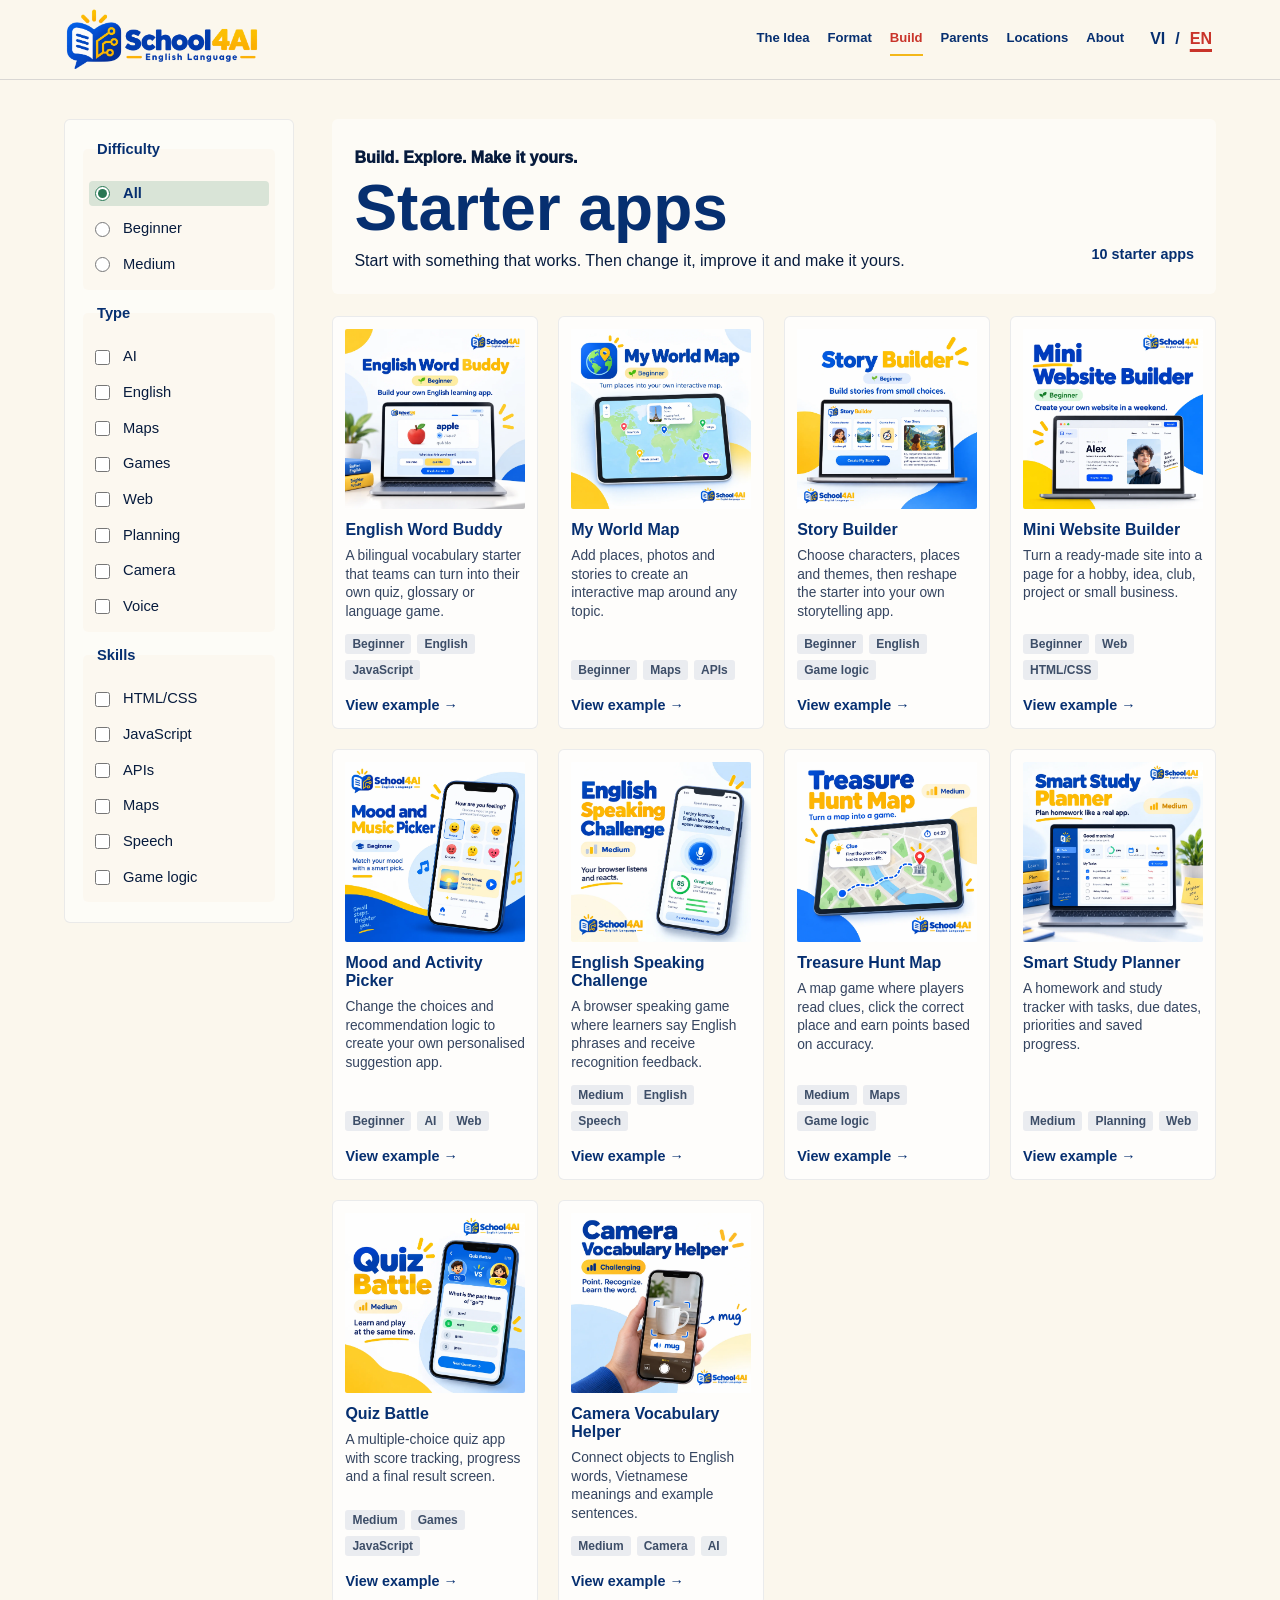
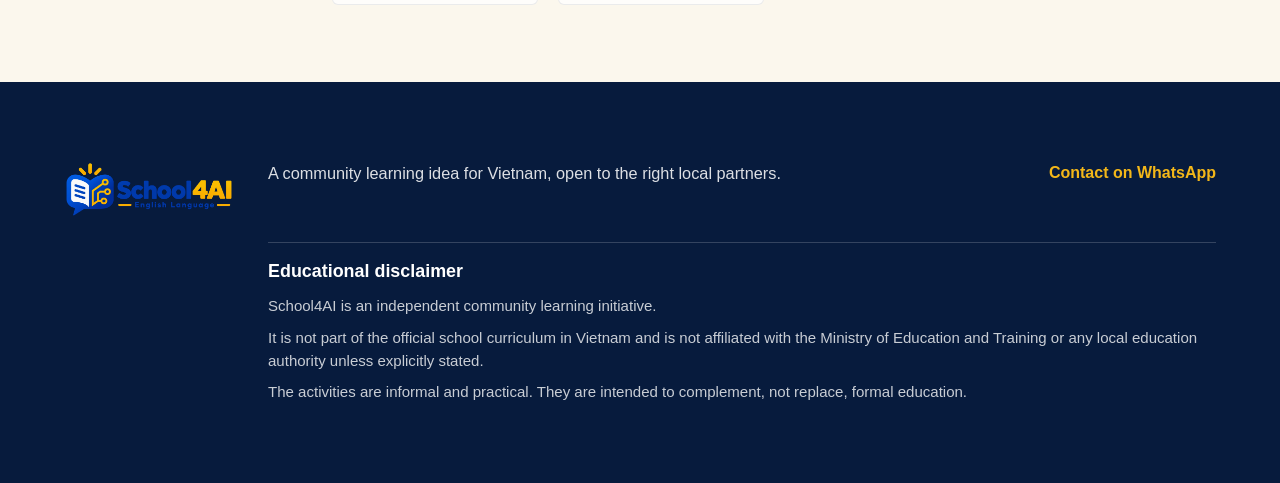
==== commit 30c2b904: "Refine School4AI positioning copy" ====
--- a/apps-en.html
+++ b/apps-en.html
@@ -18,7 +18,16 @@
     <link rel="icon" href="assets/favicon.svg" type="image/svg+xml">
     <link rel="preload" href="assets/logo-en.webp" as="image">
     <link rel="preload" href="assets/starter-apps/english-word-buddy.webp" as="image">
-    <link rel="stylesheet" href="css/styles.css?v=20260906-27">
+    <!-- Google tag (gtag.js) -->
+    <script async src="https://www.googletagmanager.com/gtag/js?id=G-9BZ2C9CHVC"></script>
+    <script>
+      window.dataLayer = window.dataLayer || [];
+      function gtag(){dataLayer.push(arguments);}
+      gtag('js', new Date());
+
+      gtag('config', 'G-9BZ2C9CHVC');
+    </script>
+    <link rel="stylesheet" href="css/styles.css?v=20260906-31">
   </head>
   <body>
     <header class="site-header">
@@ -169,7 +178,7 @@
 
     <footer class="site-footer">
       <img id="footer-logo" src="assets/logo-en.webp" alt="School4AI, English Language">
-      <p>A community learning idea starting in Yên Bái and aiming for more locations.</p>
+      <p>A community learning idea for Vietnam, open to the right local partners.</p>
       <a class="whatsapp-link" href="https://wa.me/971509718065?text=Hello%20Jarkko.%20I%20saw%20the%20School4AI%20idea%20and%20I%20am%20interested%20in%20hearing%20more.">Contact on WhatsApp</a>
       <div class="footer-disclaimer">
         <h2>Educational disclaimer</h2>
--- a/css/styles.css
+++ b/css/styles.css
@@ -386,6 +386,17 @@
   max-width: 820px;
 }
 
+@media (min-width: 900px) {
+  html[lang="en"] .safety-section .story-heading {
+    max-width: 860px;
+  }
+
+  html[lang="en"] #parents-title {
+    white-space: nowrap;
+    font-size: clamp(2.35rem, 3.1vw, 3.05rem);
+  }
+}
+
 #young-title {
   white-space: nowrap;
 }
@@ -495,6 +506,30 @@
   margin: 0;
 }
 
+.alignment-note {
+  max-width: 760px;
+  margin-top: 30px;
+  padding: 22px 24px;
+  background: var(--leaf);
+  border: 1px solid rgba(39, 118, 83, 0.2);
+  border-left: 5px solid var(--green);
+  border-radius: var(--radius);
+}
+
+.alignment-note strong {
+  display: block;
+  color: var(--green);
+  font-size: clamp(1.06rem, 1.28vw, 1.18rem);
+  line-height: 1.2;
+}
+
+.alignment-note p {
+  margin-top: 10px;
+  color: var(--blue-dark);
+  font-size: clamp(0.98rem, 1.08vw, 1.05rem);
+  font-weight: 780;
+}
+
 .supporting-line {
   max-width: 760px;
   margin-top: 22px;
@@ -1198,13 +1233,15 @@
 .map-workspace {
   position: relative;
   width: 100%;
-  padding: clamp(20px, 2.8vw, 34px) clamp(20px, 5vw, 80px) clamp(36px, 4vw, 62px);
+  padding: clamp(20px, 2.8vw, 34px) 0 clamp(36px, 4vw, 62px);
   background: linear-gradient(180deg, rgba(226, 239, 229, 0.92), rgba(226, 239, 229, 0.66));
 }
 
 .map-workspace > * {
   max-width: 1760px;
   margin-inline: auto;
+  padding-inline: clamp(20px, 5vw, 80px);
+  box-sizing: border-box;
 }
 
 .map-layout {
@@ -1310,6 +1347,25 @@
   border-radius: 50%;
 }
 
+.selected-marker {
+  z-index: 1200 !important;
+}
+
+.selected-marker span {
+  width: 38px;
+  height: 38px;
+  border-color: var(--gold);
+  box-shadow:
+    0 0 0 6px rgba(243, 183, 25, 0.28),
+    0 14px 26px rgba(7, 27, 61, 0.36);
+}
+
+.selected-marker span::after {
+  inset: 9px;
+  background: var(--white);
+  box-shadow: inset 0 0 0 5px var(--gold);
+}
+
 .partner-marker span {
   background: var(--gold);
 }
@@ -1587,13 +1643,6 @@
 
 .directory-search input:focus {
   outline: 3px solid rgba(243, 183, 25, 0.34);
-}
-
-.directory-count {
-  margin: 0 0 12px;
-  color: var(--green);
-  font-size: 0.82rem;
-  font-weight: 850;
 }
 
 .directory-grid {
@@ -2461,7 +2510,11 @@
   }
 
   .map-workspace {
-    padding: 0 16px 34px;
+    padding: 0 0 34px;
+  }
+
+  .map-workspace > * {
+    padding-inline: 16px;
   }
 
   .locations-map {
